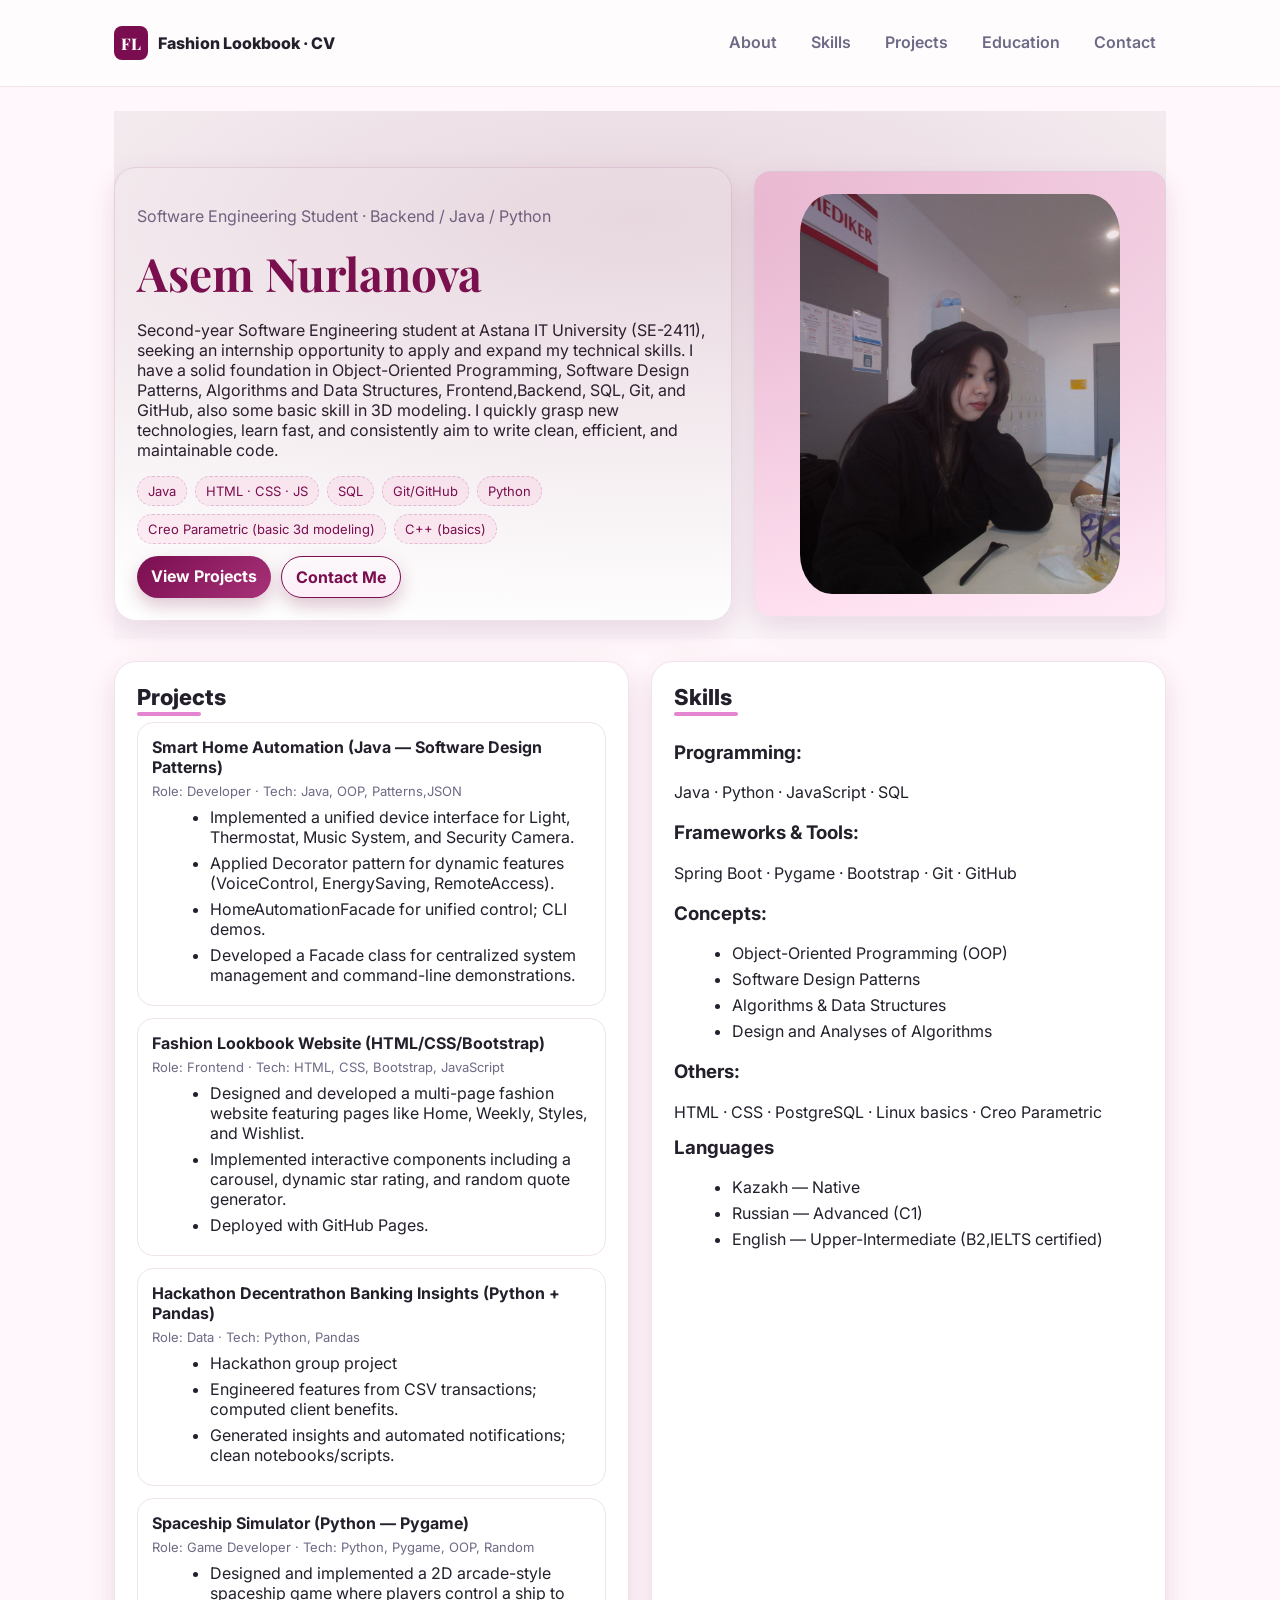
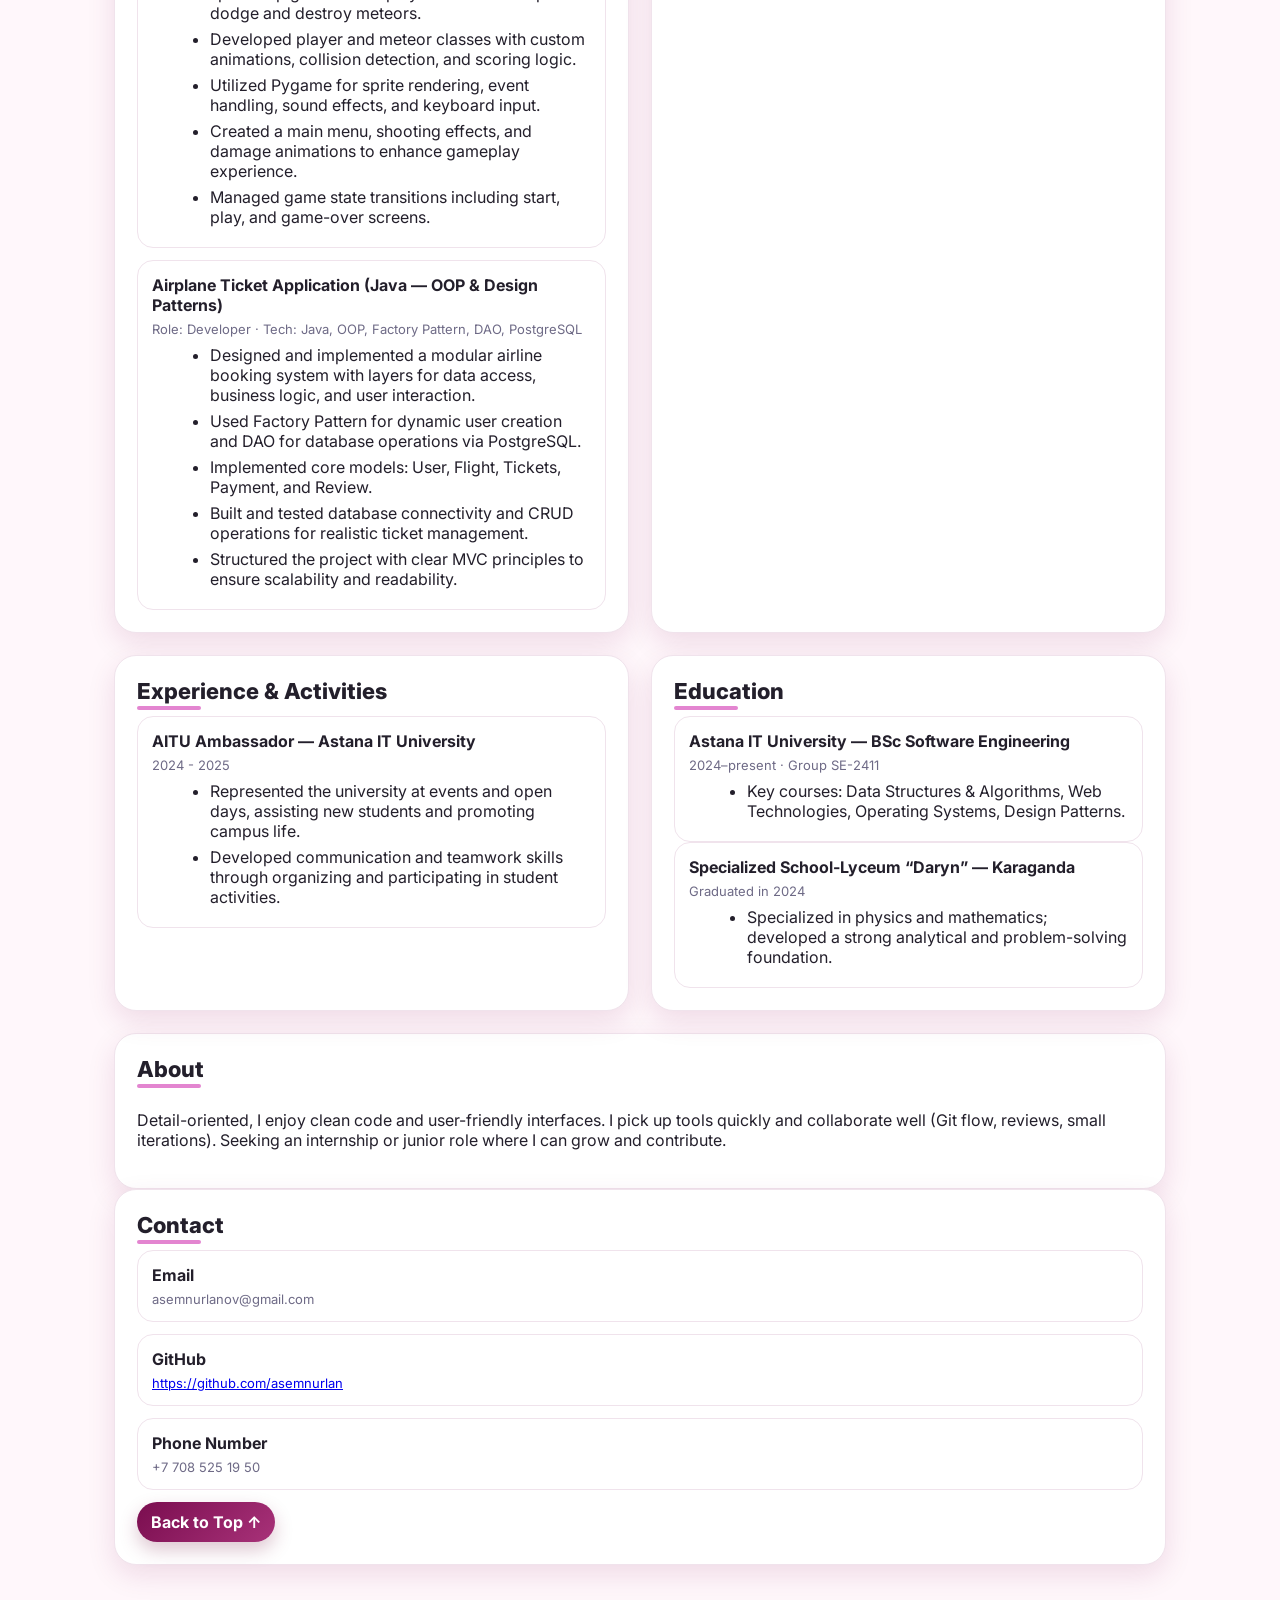
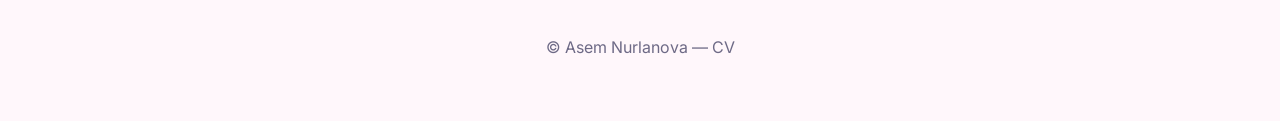
==== index.html @ cd058d93 "asema" ====
<!doctype html>
<html lang="en">
<head>
  <meta charset="utf-8" />
  <meta name="viewport" content="width=device-width, initial-scale=1" />
  <title>CV · Asem Nurlanova</title>
  <meta name="description" content="Fashion Lookbook–style CV of Asem Nurlanova: projects, skills, education, contacts." />
  <link rel="preconnect" href="https://fonts.googleapis.com">
  <link rel="preconnect" href="https://fonts.gstatic.com" crossorigin>
  <link href="https://fonts.googleapis.com/css2?family=Inter:wght@400;500;600;700&family=Playfair+Display:wght@600;700&display=swap" rel="stylesheet">
  <link rel="stylesheet" href="asem-cv.css">
</head>
<body>
    <header class="site">
    <div class="container nav">
      <a class="brand" href="#top"><span class="dot">FL</span> <span>Fashion Lookbook · CV</span></a>
      <nav class="navlinks" aria-label="Primary">
        <a href="#about">About</a>
        <a href="#skills">Skills</a>
        <a href="#projects">Projects</a>
        <a href="#education">Education</a>
        <a href="#contact">Contact</a>
      </nav>
    </div>
  </header>
  <main class="container" id="top">
    <section class="hero">
      <div class="heroGrid">
        <div class="card">
          <p class="subtitle">Software Engineering Student · Backend / Java / Python</p>
          <h1 id="name">Asem Nurlanova</h1>
          <p>Second-year Software Engineering student at Astana IT University (SE-2411), seeking an internship opportunity to apply and expand my technical skills. I have a solid foundation in Object-Oriented Programming, Software Design Patterns, Algorithms and Data Structures, Frontend,Backend, SQL, Git, and GitHub, also some basic skill in 3D modeling. I quickly grasp new technologies, learn fast, and consistently aim to write clean, efficient, and maintainable code.</p>
          <div class="tags">
            <span class="tag">Java</span>
            <span class="tag">HTML · CSS · JS</span>
            <span class="tag">SQL</span>
            <span class="tag">Git/GitHub</span>
            <span class="tag">Python</span>
            <span class="tag">Creo Parametric (basic 3d modeling)</span>
            <span class="tag">C++ (basics)</span>

          </div>
          <div class="ctaRow">
            <a class="btn" href="#projects">View Projects</a>
            <a class="btn alt" href="#contact">Contact Me</a>
          </div>
        </div>
        <div class="card avatar" aria-label="avatar"><img src="ava.jpg"></div>
      </div>
    </section>

    <div class="grid" style="margin-top:22px">
      <section id="projects" class="section card">
        <h2>Projects</h2>
        <div class="list">
          <article class="item">
            <h3>Smart Home Automation (Java — Software Design Patterns)</h3>
            <div class="meta">Role: Developer · Tech: Java, OOP, Patterns,JSON</div>
            <ul class="bullets">
              <li>Implemented a unified device interface for Light, Thermostat, Music System, and Security Camera.</li>
              <li>Applied Decorator pattern for dynamic features (VoiceControl, EnergySaving, RemoteAccess).</li>
              <li>HomeAutomationFacade for unified control; CLI demos.</li>
              <li>Developed a Facade class for centralized system management and command-line demonstrations.</li>
            </ul>
          </article>
          <article class="item">
            <h3>Fashion Lookbook Website (HTML/CSS/Bootstrap)</h3>
            <div class="meta">Role: Frontend · Tech: HTML, CSS, Bootstrap, JavaScript</div>
            <ul class="bullets">
              <li>Designed and developed a multi-page fashion website featuring pages like Home, Weekly, Styles, and Wishlist.</li>
              <li>Implemented interactive components including a carousel, dynamic star rating, and random quote generator.</li>
              <li>Deployed with GitHub Pages.</li>
            </ul>
          </article>
          <article class="item">
            <h3>Hackathon Decentrathon Banking Insights (Python + Pandas)</h3>
            <div class="meta">Role: Data · Tech: Python, Pandas</div>
            <ul class="bullets">
              <li>Hackathon group project</li>
              <li>Engineered features from CSV transactions; computed client benefits.</li>
              <li>Generated insights and automated notifications; clean notebooks/scripts.</li>
            </ul>
          </article>
          <article class="item">
            <h3>Spaceship Simulator (Python — Pygame)</h3>
            <div class="meta">Role: Game Developer · Tech: Python, Pygame, OOP, Random</div>
            <ul class="bullets">
              <li>Designed and implemented a 2D arcade-style spaceship game where players control a ship to dodge and destroy meteors.</li>
              <li>Developed player and meteor classes with custom animations, collision detection, and scoring logic.</li>
              <li>Utilized Pygame for sprite rendering, event handling, sound effects, and keyboard input.</li>
              <li>Created a main menu, shooting effects, and damage animations to enhance gameplay experience.</li>
              <li>Managed game state transitions including start, play, and game-over screens.</li>
            </ul>
          </article>
          <article class="item">
            <h3>Airplane Ticket Application (Java — OOP & Design Patterns)</h3>
            <div class="meta">Role: Developer · Tech: Java, OOP, Factory Pattern, DAO, PostgreSQL</div>
            <ul class="bullets">
              <li>Designed and implemented a modular airline booking system with layers for data access, business logic, and user interaction.</li>
              <li>Used Factory Pattern for dynamic user creation and DAO for database operations via PostgreSQL.</li>
              <li>Implemented core models: User, Flight, Tickets, Payment, and Review.</li>
              <li>Built and tested database connectivity and CRUD operations for realistic ticket management.</li>
              <li>Structured the project with clear MVC principles to ensure scalability and readability.</li>
            </ul>
          </article>
        </div>
      </section>

      
      <section id="skills" class="section card">
        <h2>Skills</h2>
        

        <article class="items">
            <h3>Programming:</h3>
            <span>Java · Python · JavaScript · SQL</span>
        </article>
        <article class="items">
            <h3>Frameworks & Tools:</h3>
            <span>Spring Boot · Pygame · Bootstrap · Git · GitHub</span>
        </article>
        <article class="items">
            <h3>Concepts:</h3>
            <ul class="bullets">
                <li>Object-Oriented Programming (OOP)</li>
                <li>Software Design Patterns</li>
                <li>Algorithms & Data Structures </li>
                <li>Design and Analyses of Algorithms</li>
            </ul> 
        </article>
        <article class="items">
            <h3>Others:</h3>
            <span>HTML · CSS · PostgreSQL · Linux basics · Creo Parametric</span>
        </article>

        <h3 style="margin-top:14px">Languages</h3>
        <ul class="bullets">
                <li>Kazakh — Native</li>
                <li>Russian — Advanced (C1)</li>
                <li>English — Upper-Intermediate (B2,IELTS certified) </li>
            </ul>
      </section>

      <section class="section card">
        <h2>Experience & Activities</h2>
        <div class="list">
          <article class="item">
            <h3>AITU Ambassador — Astana IT University</h3>
            <div class="meta">2024 - 2025</div>
            <ul class="bullets">
              <li>Represented the university at events and open days, assisting new students and promoting campus life.</li>
              <li>Developed communication and teamwork skills through organizing and participating in student activities.</li>
            </ul>
          </article>
        </div>
      </section>

    
      <section id="education" class="section card">
        <h2>Education</h2>
        <div class="list">
          <article class="item">
            <h3>Astana IT University — BSc Software Engineering</h3>
            <div class="meta">2024–present · Group SE-2411</div>
            <ul class="bullets">
              <li>Key courses: Data Structures & Algorithms, Web Technologies, Operating Systems, Design Patterns.</li>
            </ul>
          </article>
        </div>
        <div class="list">
          <article class="item">
            <h3>Specialized School-Lyceum “Daryn” — Karaganda</h3>
            <div class="meta">Graduated in 2024</div>
            <ul class="bullets">
              <li>Specialized in physics and mathematics; developed a strong analytical and problem-solving foundation.</li>
            </ul>
          </article>
        </div>
      </section>
    </div>

    <section id="about" class="section card" style="margin-top:22px">
      <h2>About</h2>
      <p>Detail-oriented, I enjoy clean code and user-friendly interfaces. I pick up tools quickly and collaborate well (Git flow, reviews, small iterations). Seeking an internship or junior role where I can grow and contribute.</p>
    </section>

    <section id="contact" class="section card">
      <h2>Contact</h2>
      <div class="list">
        <div class="item"><h3>Email</h3><div class="meta">asemnurlanov@gmail.com</div></div>
        <div class="item"><h3>GitHub</h3><div class="meta"><a href="https://github.com/asemnurlan" target="_blank" rel="noreferrer">https://github.com/asemnurlan</a></div></div>
        <div class="item"><h3>Phone Number</h3><div class="meta">+7 708 525 19 50</div></div>
      </div>
      <div class="ctaRow"><a class="btn" href="#top">Back to Top ↑</a></div>
    </section>
  </main>

  <footer>
    <div class="container">© <span id="year"></span> Asem Nurlanova — CV</div>
  </footer>
</body>
</html>
---- asem-cv.css ----
:root{
      --primary:#7a0d4f; 
      --accent:#e385d0; 
      --bg:#fff7fb; 
      --text:#231f2b; 
      --muted:#6e6a86; 
      --line:#f0e3ec; 
      --card:#ffffff;
      --radius:18px; 
      --shadow:0 10px 28px rgba(122,13,79,.12);
    }
    .dark{
      --bg:#0f0f12; 
      --text:#f3f3f6; 
      --muted:#b8bdc7; 
      --line:rgba(255,255,255,.14); 
      --card:#15161b; 
      --shadow:0 16px 36px rgba(0,0,0,.35);
    }

    *{box-sizing:border-box}
    html{
        scroll-behavior:smooth
    }
    body{margin:0; background:var(--bg); color:var(--text); font-family:Inter,system-ui,Arial}

    .container{max-width:1100px; margin:0 auto; padding:24px}
    header.site{position:sticky; top:0; z-index:60; background:rgba(255,255,255,.7); backdrop-filter:saturate(160%) blur(8px); border-bottom:1px solid var(--line)}
    .dark header.site{background:rgba(15,15,18,.7)}

    .nav{display:flex; align-items:center; gap:16px}
    .brand{display:flex; align-items:center; gap:10px; text-decoration:none; color:inherit; font-weight:800}
    .brand .dot{display:inline-grid; place-items:center; width:34px; height:34px; border-radius:8px; background:var(--primary); color:#fff; font-family:"Playfair Display",serif}
    .navlinks{margin-left:auto; display:flex; gap:14px; flex-wrap:wrap}
    .navlinks a{color:var(--muted); text-decoration:none; padding:8px 10px; border-radius:10px; border-bottom:2px solid transparent; font-weight:600}
    .navlinks a:hover{background:#ffe6f5; color:var(--primary); border-color:var(--accent)}
    .dark .navlinks a:hover{background:rgba(255,255,255,.06)}

    .controls{display:flex; gap:10px}
    .btn{display:inline-block; padding:10px 14px; border-radius:999px; background:linear-gradient(135deg, var(--primary), #a83279); color:#fff; text-decoration:none; font-weight:700; box-shadow:0 8px 18px rgba(122,30,73,.25)}
    .btn.alt{background:linear-gradient(180deg,#fff,#fff0fb); color:var(--primary); border:1px solid var(--primary)}
    .btn:hover{transform:translateY(-2px)}

    
    .hero{position:relative; padding:56px 0 18px; background:linear-gradient(#fff, #fff 55%, #faf4f8)}
    .dark .hero{background:linear-gradient(#16161a,#16161a 55%,#0f0f12)}
    .hero::before{content:""; position:absolute; inset:0; background:radial-gradient(1200px 420px at 50% 20%, rgba(122,30,73,.18), rgba(122,30,73,0)); pointer-events:none}
    .dark .hero::before{background:radial-gradient(1200px 420px at 50% 20%, rgba(227,133,208,.18), rgba(227,133,208,0))}

    .heroGrid{display:grid; grid-template-columns:1.2fr .8fr; gap:22px; align-items:center}
    @media (max-width:900px){.heroGrid{grid-template-columns:1fr}}

    .card{background:var(--card); border:1px solid var(--line); border-radius:22px; padding:22px; box-shadow:var(--shadow)}
    .avatar{aspect-ratio:1/1; display:grid; place-items:center; border-radius:16px; font-family:"Playfair Display",serif; font-weight:800; font-size:38px; color:var(--primary); background:linear-gradient(135deg,#ffd6ec,#ffeaf6)}
    .dark .avatar{background:linear-gradient(135deg,#2a1a22,#3a2130); color:#ffd6ec}

    h1{font-family:"Playfair Display",serif; font-size:46px; margin:6px 0 8px; color:var(--primary)}
    .subtitle{color:var(--muted)}
    .tags{display:flex; flex-wrap:wrap; gap:8px; margin-top:8px}
    .tag{border:1px dashed #e7c0d8; background:#fff0f7; color:var(--primary); padding:6px 10px; border-radius:999px; font-size:13px}
    .dark .tag{background:rgba(255,255,255,.06); border-color:var(--line); color:#ffd6ec}

  
    .grid{display:grid; gap:22px; grid-template-columns:1fr 1fr}
    @media (max-width:900px){.grid{grid-template-columns:1fr}}
    .section h2{font-size:22px; margin:0 0 12px; font-weight:800; position:relative; display:inline-block}
    .section h2::after{content:""; position:absolute; left:0; bottom:-6px; width:64px; height:4px; background:var(--accent); border-radius:2px}

    .list{display:grid; gap:12px}
    .item{padding:14px; border:1px solid var(--line); border-radius:16px}
    .item h3{font-size:16px; margin:0 0 6px}
    .meta{color:var(--muted); font-size:13px}
    .bullets{margin:8px 0 0 18px}
    .bullets li{margin:6px 0}

    .skills{display:flex; flex-wrap:wrap; gap:10px}
    .chip{padding:8px 12px; border-radius:12px; border:1px solid var(--line); background:#fff; font-size:13px; color:#7a0d4f}
    .dark .chip{background:rgba(255,255,255,.06); color:#ffd6ec}

    .ctaRow{display:flex; gap:10px; flex-wrap:wrap; margin-top:12px}

    footer{margin:24px 0 40px; color:var(--muted); text-align:center}

    @media print{header.site,.controls,.ctaRow{display:none} body{background:#fff; color:#111} .card{box-shadow:none}}

    img{
      width:320px;
      height: 400px;
      border-radius:10%;
    }
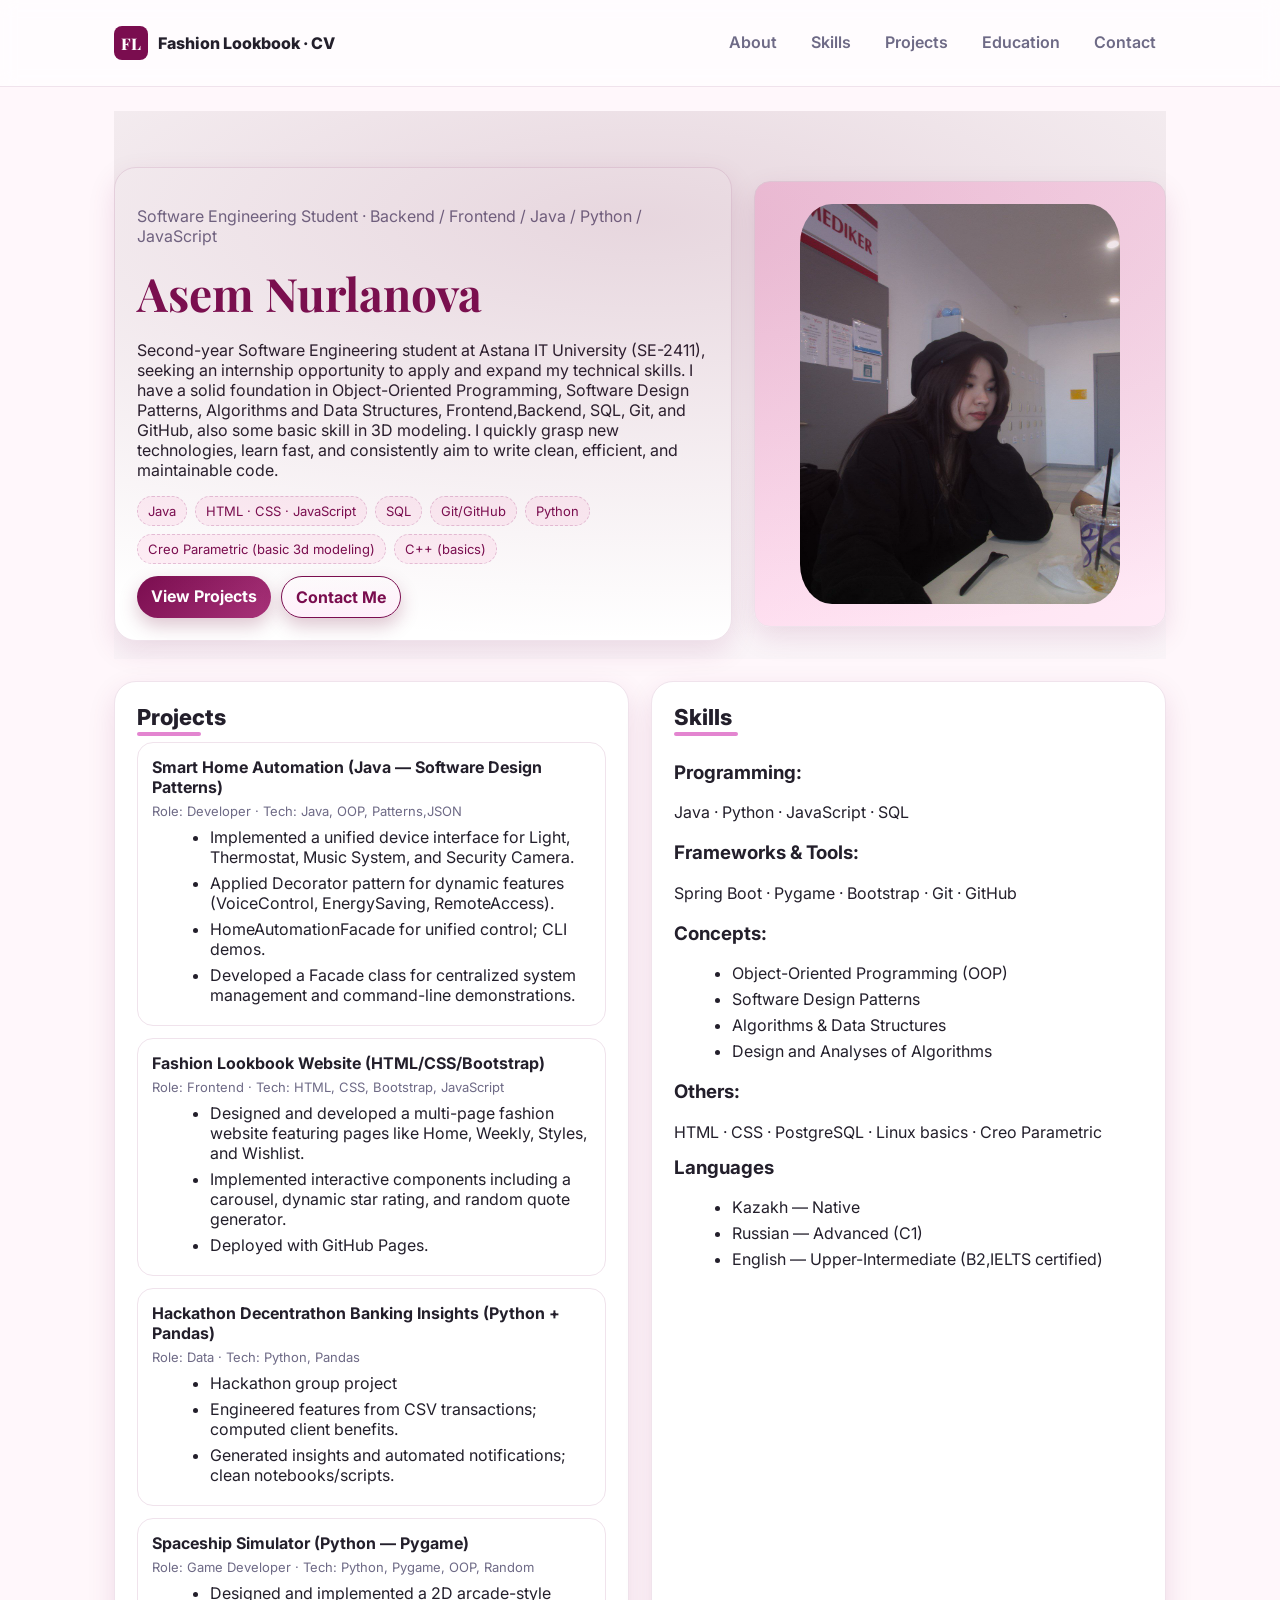
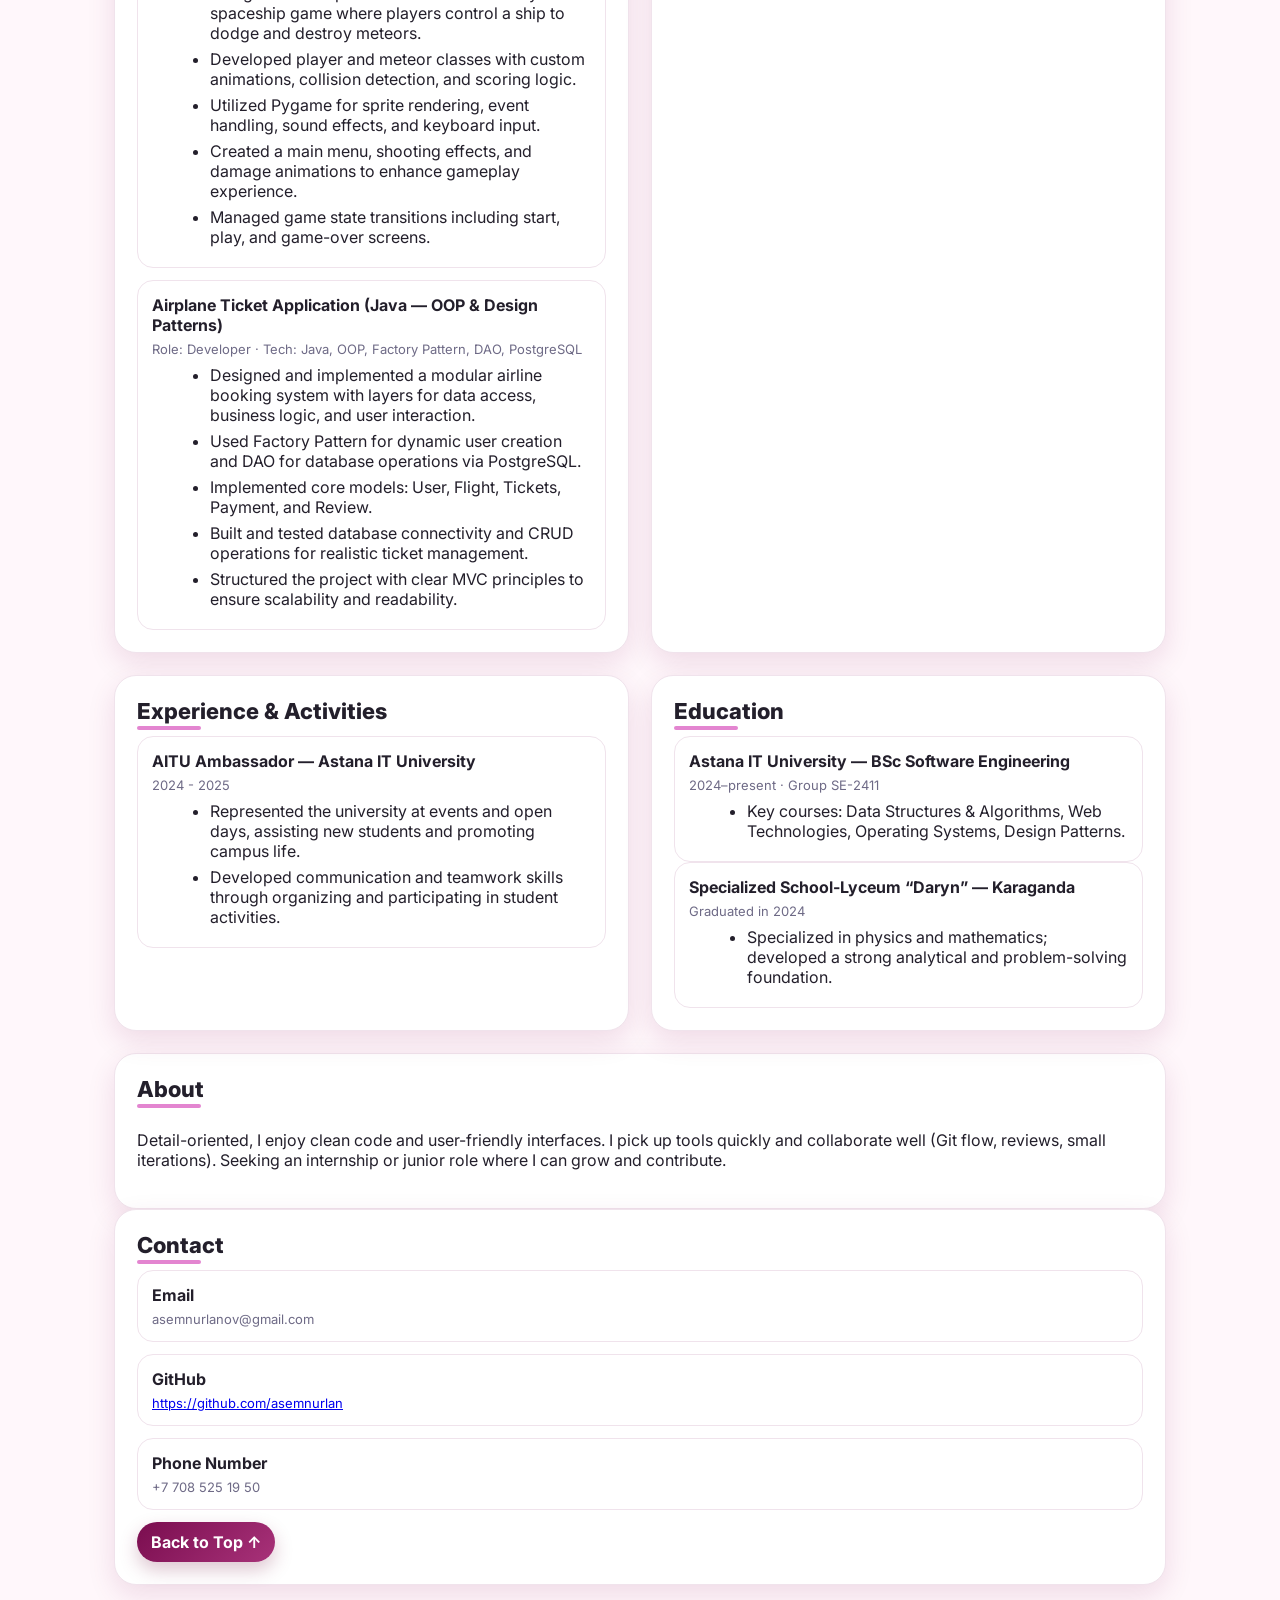
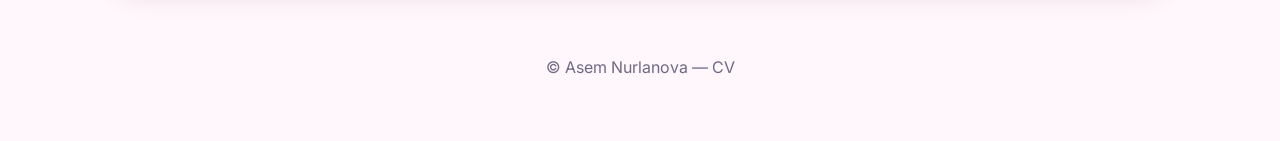
==== commit 5ab0be5d: "cv" ====
--- a/index.html
+++ b/index.html
@@ -27,12 +27,12 @@
     <section class="hero">
       <div class="heroGrid">
         <div class="card">
-          <p class="subtitle">Software Engineering Student · Backend / Java / Python</p>
+          <p class="subtitle">Software Engineering Student · Backend / Frontend / Java / Python / JavaScript</p>
           <h1 id="name">Asem Nurlanova</h1>
           <p>Second-year Software Engineering student at Astana IT University (SE-2411), seeking an internship opportunity to apply and expand my technical skills. I have a solid foundation in Object-Oriented Programming, Software Design Patterns, Algorithms and Data Structures, Frontend,Backend, SQL, Git, and GitHub, also some basic skill in 3D modeling. I quickly grasp new technologies, learn fast, and consistently aim to write clean, efficient, and maintainable code.</p>
           <div class="tags">
             <span class="tag">Java</span>
-            <span class="tag">HTML · CSS · JS</span>
+            <span class="tag">HTML · CSS · JavaScript</span>
             <span class="tag">SQL</span>
             <span class="tag">Git/GitHub</span>
             <span class="tag">Python</span>
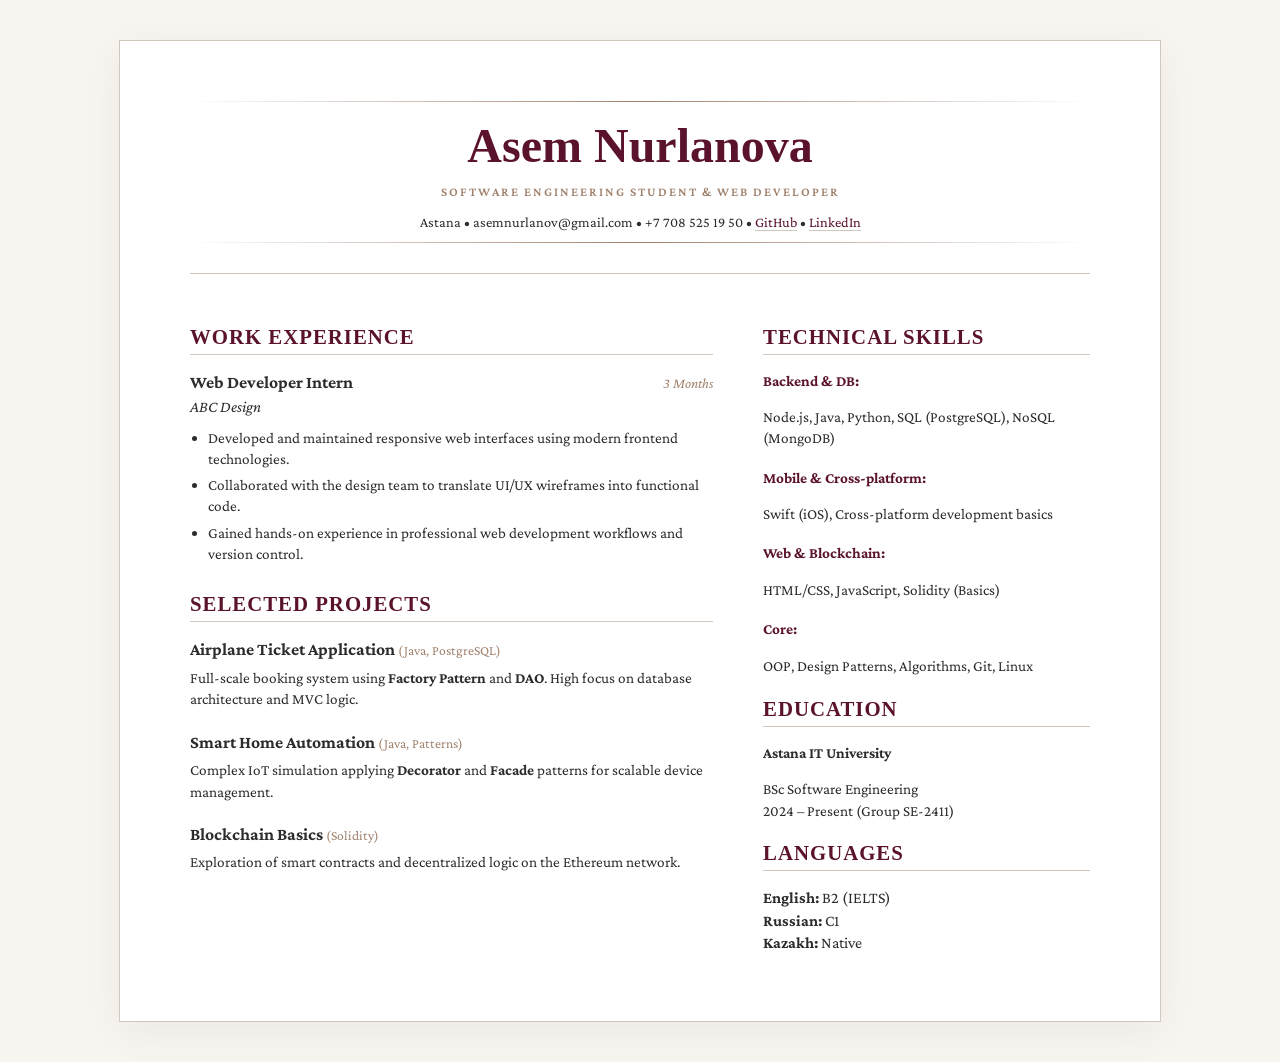
==== commit 367686ac: "expirience and some skils" ====
--- a/index.html
+++ b/index.html
@@ -3,200 +3,103 @@
 <head>
   <meta charset="utf-8" />
   <meta name="viewport" content="width=device-width, initial-scale=1" />
-  <title>CV · Asem Nurlanova</title>
-  <meta name="description" content="Fashion Lookbook–style CV of Asem Nurlanova: projects, skills, education, contacts." />
+  <title>Asem Nurlanova · Software Engineer</title>
   <link rel="preconnect" href="https://fonts.googleapis.com">
   <link rel="preconnect" href="https://fonts.gstatic.com" crossorigin>
-  <link href="https://fonts.googleapis.com/css2?family=Inter:wght@400;500;600;700&family=Playfair+Display:wght@600;700&display=swap" rel="stylesheet">
+  <link href="https://fonts.googleapis.com/css2?family=Crimson+Pro:ital,wght@0,400;0,600;1,400&display=swap" rel="stylesheet">
   <link rel="stylesheet" href="asem-cv.css">
 </head>
 <body>
-    <header class="site">
-    <div class="container nav">
-      <a class="brand" href="#top"><span class="dot">FL</span> <span>Fashion Lookbook · CV</span></a>
-      <nav class="navlinks" aria-label="Primary">
-        <a href="#about">About</a>
-        <a href="#skills">Skills</a>
-        <a href="#projects">Projects</a>
-        <a href="#education">Education</a>
-        <a href="#contact">Contact</a>
-      </nav>
+
+<div class="resume-wrapper">
+  <header class="main-header">
+    <div class="line-decor"></div>
+    <h1>Asem Nurlanova</h1>
+    <p class="tagline">Software Engineering Student & Web Developer</p>
+    <div class="contact-bar">
+      <span>Astana</span> • 
+      <span>asemnurlanov@gmail.com</span> • 
+      <span>+7 708 525 19 50</span> • 
+      <a href="https://github.com/asemnurlan" target="_blank">GitHub</a> • 
+      <a href="https://www.linkedin.com/in/asem-nurlanova-410117377?lipi=urn%3Ali%3Apage%3Ad_flagship3_profile_view_base_contact_details%3Bl17eYsxYRju3IKlm8%2Fb3tw%3D%3D" target="_blank">LinkedIn</a>
+
     </div>
+    <div class="line-decor"></div>
   </header>
-  <main class="container" id="top">
-    <section class="hero">
-      <div class="heroGrid">
-        <div class="card">
-          <p class="subtitle">Software Engineering Student · Backend / Frontend / Java / Python / JavaScript</p>
-          <h1 id="name">Asem Nurlanova</h1>
-          <p>Second-year Software Engineering student at Astana IT University (SE-2411), seeking an internship opportunity to apply and expand my technical skills. I have a solid foundation in Object-Oriented Programming, Software Design Patterns, Algorithms and Data Structures, Frontend,Backend, SQL, Git, and GitHub, also some basic skill in 3D modeling. I quickly grasp new technologies, learn fast, and consistently aim to write clean, efficient, and maintainable code.</p>
-          <div class="tags">
-            <span class="tag">Java</span>
-            <span class="tag">HTML · CSS · JavaScript</span>
-            <span class="tag">SQL</span>
-            <span class="tag">Git/GitHub</span>
-            <span class="tag">Python</span>
-            <span class="tag">Creo Parametric (basic 3d modeling)</span>
-            <span class="tag">C++ (basics)</span>
 
+  <main class="content-grid">
+    <div class="left-col">
+      <section>
+        <h2>Work Experience</h2>
+        <div class="experience-item">
+          <div class="exp-header">
+            <strong>Web Developer Intern</strong>
+            <span class="date">3 Months</span>
           </div>
-          <div class="ctaRow">
-            <a class="btn" href="#projects">View Projects</a>
-            <a class="btn alt" href="#contact">Contact Me</a>
-          </div>
-        </div>
-        <div class="card avatar" aria-label="avatar"><img src="ava.jpg"></div>
-      </div>
-    </section>
-
-    <div class="grid" style="margin-top:22px">
-      <section id="projects" class="section card">
-        <h2>Projects</h2>
-        <div class="list">
-          <article class="item">
-            <h3>Smart Home Automation (Java — Software Design Patterns)</h3>
-            <div class="meta">Role: Developer · Tech: Java, OOP, Patterns,JSON</div>
-            <ul class="bullets">
-              <li>Implemented a unified device interface for Light, Thermostat, Music System, and Security Camera.</li>
-              <li>Applied Decorator pattern for dynamic features (VoiceControl, EnergySaving, RemoteAccess).</li>
-              <li>HomeAutomationFacade for unified control; CLI demos.</li>
-              <li>Developed a Facade class for centralized system management and command-line demonstrations.</li>
-            </ul>
-          </article>
-          <article class="item">
-            <h3>Fashion Lookbook Website (HTML/CSS/Bootstrap)</h3>
-            <div class="meta">Role: Frontend · Tech: HTML, CSS, Bootstrap, JavaScript</div>
-            <ul class="bullets">
-              <li>Designed and developed a multi-page fashion website featuring pages like Home, Weekly, Styles, and Wishlist.</li>
-              <li>Implemented interactive components including a carousel, dynamic star rating, and random quote generator.</li>
-              <li>Deployed with GitHub Pages.</li>
-            </ul>
-          </article>
-          <article class="item">
-            <h3>Hackathon Decentrathon Banking Insights (Python + Pandas)</h3>
-            <div class="meta">Role: Data · Tech: Python, Pandas</div>
-            <ul class="bullets">
-              <li>Hackathon group project</li>
-              <li>Engineered features from CSV transactions; computed client benefits.</li>
-              <li>Generated insights and automated notifications; clean notebooks/scripts.</li>
-            </ul>
-          </article>
-          <article class="item">
-            <h3>Spaceship Simulator (Python — Pygame)</h3>
-            <div class="meta">Role: Game Developer · Tech: Python, Pygame, OOP, Random</div>
-            <ul class="bullets">
-              <li>Designed and implemented a 2D arcade-style spaceship game where players control a ship to dodge and destroy meteors.</li>
-              <li>Developed player and meteor classes with custom animations, collision detection, and scoring logic.</li>
-              <li>Utilized Pygame for sprite rendering, event handling, sound effects, and keyboard input.</li>
-              <li>Created a main menu, shooting effects, and damage animations to enhance gameplay experience.</li>
-              <li>Managed game state transitions including start, play, and game-over screens.</li>
-            </ul>
-          </article>
-          <article class="item">
-            <h3>Airplane Ticket Application (Java — OOP & Design Patterns)</h3>
-            <div class="meta">Role: Developer · Tech: Java, OOP, Factory Pattern, DAO, PostgreSQL</div>
-            <ul class="bullets">
-              <li>Designed and implemented a modular airline booking system with layers for data access, business logic, and user interaction.</li>
-              <li>Used Factory Pattern for dynamic user creation and DAO for database operations via PostgreSQL.</li>
-              <li>Implemented core models: User, Flight, Tickets, Payment, and Review.</li>
-              <li>Built and tested database connectivity and CRUD operations for realistic ticket management.</li>
-              <li>Structured the project with clear MVC principles to ensure scalability and readability.</li>
-            </ul>
-          </article>
+          <p class="company">ABC Design</p>
+          <ul class="exp-bullets">
+            <li>Developed and maintained responsive web interfaces using modern frontend technologies.</li>
+            <li>Collaborated with the design team to translate UI/UX wireframes into functional code.</li>
+            <li>Gained hands-on experience in professional web development workflows and version control.</li>
+          </ul>
         </div>
       </section>
 
-      
-      <section id="skills" class="section card">
-        <h2>Skills</h2>
-        
+      <section>
+        <h2>Selected Projects</h2>
+        <div class="project-item">
+          <h3>Airplane Ticket Application <span>(Java, PostgreSQL)</span></h3>
+          <p>Full-scale booking system using <b>Factory Pattern</b> and <b>DAO</b>. High focus on database architecture and MVC logic.</p>
+        </div>
 
-        <article class="items">
-            <h3>Programming:</h3>
-            <span>Java · Python · JavaScript · SQL</span>
-        </article>
-        <article class="items">
-            <h3>Frameworks & Tools:</h3>
-            <span>Spring Boot · Pygame · Bootstrap · Git · GitHub</span>
-        </article>
-        <article class="items">
-            <h3>Concepts:</h3>
-            <ul class="bullets">
-                <li>Object-Oriented Programming (OOP)</li>
-                <li>Software Design Patterns</li>
-                <li>Algorithms & Data Structures </li>
-                <li>Design and Analyses of Algorithms</li>
-            </ul> 
-        </article>
-        <article class="items">
-            <h3>Others:</h3>
-            <span>HTML · CSS · PostgreSQL · Linux basics · Creo Parametric</span>
-        </article>
+        <div class="project-item">
+          <h3>Smart Home Automation <span>(Java, Patterns)</span></h3>
+          <p>Complex IoT simulation applying <b>Decorator</b> and <b>Facade</b> patterns for scalable device management.</p>
+        </div>
 
-        <h3 style="margin-top:14px">Languages</h3>
-        <ul class="bullets">
-                <li>Kazakh — Native</li>
-                <li>Russian — Advanced (C1)</li>
-                <li>English — Upper-Intermediate (B2,IELTS certified) </li>
-            </ul>
-      </section>
-
-      <section class="section card">
-        <h2>Experience & Activities</h2>
-        <div class="list">
-          <article class="item">
-            <h3>AITU Ambassador — Astana IT University</h3>
-            <div class="meta">2024 - 2025</div>
-            <ul class="bullets">
-              <li>Represented the university at events and open days, assisting new students and promoting campus life.</li>
-              <li>Developed communication and teamwork skills through organizing and participating in student activities.</li>
-            </ul>
-          </article>
-        </div>
-      </section>
-
-    
-      <section id="education" class="section card">
-        <h2>Education</h2>
-        <div class="list">
-          <article class="item">
-            <h3>Astana IT University — BSc Software Engineering</h3>
-            <div class="meta">2024–present · Group SE-2411</div>
-            <ul class="bullets">
-              <li>Key courses: Data Structures & Algorithms, Web Technologies, Operating Systems, Design Patterns.</li>
-            </ul>
-          </article>
-        </div>
-        <div class="list">
-          <article class="item">
-            <h3>Specialized School-Lyceum “Daryn” — Karaganda</h3>
-            <div class="meta">Graduated in 2024</div>
-            <ul class="bullets">
-              <li>Specialized in physics and mathematics; developed a strong analytical and problem-solving foundation.</li>
-            </ul>
-          </article>
+        <div class="project-item">
+          <h3>Blockchain Basics <span>(Solidity)</span></h3>
+          <p>Exploration of smart contracts and decentralized logic on the Ethereum network.</p>
         </div>
       </section>
     </div>
 
-    <section id="about" class="section card" style="margin-top:22px">
-      <h2>About</h2>
-      <p>Detail-oriented, I enjoy clean code and user-friendly interfaces. I pick up tools quickly and collaborate well (Git flow, reviews, small iterations). Seeking an internship or junior role where I can grow and contribute.</p>
-    </section>
+    <aside class="right-col">
+      <section>
+        <h2>Technical Skills</h2>
+        <div class="skill-group">
+          <strong>Backend & DB:</strong>
+          <p>Node.js, Java, Python, SQL (PostgreSQL), NoSQL (MongoDB)</p>
+        </div>
+        <div class="skill-group">
+          <strong>Mobile & Cross-platform:</strong>
+          <p>Swift (iOS), Cross-platform development basics</p>
+        </div>
+        <div class="skill-group">
+          <strong>Web & Blockchain:</strong>
+          <p>HTML/CSS, JavaScript, Solidity (Basics)</p>
+        </div>
+        <div class="skill-group">
+          <strong>Core:</strong>
+          <p>OOP, Design Patterns, Algorithms, Git, Linux</p>
+        </div>
+      </section>
 
-    <section id="contact" class="section card">
-      <h2>Contact</h2>
-      <div class="list">
-        <div class="item"><h3>Email</h3><div class="meta">asemnurlanov@gmail.com</div></div>
-        <div class="item"><h3>GitHub</h3><div class="meta"><a href="https://github.com/asemnurlan" target="_blank" rel="noreferrer">https://github.com/asemnurlan</a></div></div>
-        <div class="item"><h3>Phone Number</h3><div class="meta">+7 708 525 19 50</div></div>
-      </div>
-      <div class="ctaRow"><a class="btn" href="#top">Back to Top ↑</a></div>
-    </section>
+      <section>
+        <h2>Education</h2>
+        <div class="edu-item">
+          <strong>Astana IT University</strong>
+          <p>BSc Software Engineering<br>2024 – Present (Group SE-2411)</p>
+        </div>
+      </section>
+
+      <section>
+        <h2>Languages</h2>
+        <p><b>English:</b> B2 (IELTS)<br><b>Russian:</b> C1<br><b>Kazakh:</b> Native</p>
+      </section>
+    </aside>
   </main>
+</div>
 
-  <footer>
-    <div class="container">© <span id="year"></span> Asem Nurlanova — CV</div>
-  </footer>
 </body>
 </html>
--- a/asem-cv.css
+++ b/asem-cv.css
@@ -1,90 +1,94 @@
-:root{
-      --primary:#7a0d4f; 
-      --accent:#e385d0; 
-      --bg:#fff7fb; 
-      --text:#231f2b; 
-      --muted:#6e6a86; 
-      --line:#f0e3ec; 
-      --card:#ffffff;
-      --radius:18px; 
-      --shadow:0 10px 28px rgba(122,13,79,.12);
-    }
-    .dark{
-      --bg:#0f0f12; 
-      --text:#f3f3f6; 
-      --muted:#b8bdc7; 
-      --line:rgba(255,255,255,.14); 
-      --card:#15161b; 
-      --shadow:0 16px 36px rgba(0,0,0,.35);
-    }
+:root {
+    --primary: #5a122d; 
+    --text: #2c2c2c;
+    --bg: #f8f4ef;    
+    --accent: #a0816c; 
+    --line: #d1c7bc;
+}
 
-    *{box-sizing:border-box}
-    html{
-        scroll-behavior:smooth
-    }
-    body{margin:0; background:var(--bg); color:var(--text); font-family:Inter,system-ui,Arial}
+body {
+    background: var(--bg);
+    color: var(--text);
+    font-family: 'Crimson Pro', serif;
+    margin: 0;
+    padding: 40px 20px;
+    line-height: 1.4;
+}
 
-    .container{max-width:1100px; margin:0 auto; padding:24px}
-    header.site{position:sticky; top:0; z-index:60; background:rgba(255,255,255,.7); backdrop-filter:saturate(160%) blur(8px); border-bottom:1px solid var(--line)}
-    .dark header.site{background:rgba(15,15,18,.7)}
+.resume-wrapper {
+    max-width: 900px;
+    margin: 0 auto;
+    background: white;
+    padding: 50px 70px;
+    box-shadow: 0 10px 40px rgba(0,0,0,0.05);
+    border: 1px solid var(--line);
+}
 
-    .nav{display:flex; align-items:center; gap:16px}
-    .brand{display:flex; align-items:center; gap:10px; text-decoration:none; color:inherit; font-weight:800}
-    .brand .dot{display:inline-grid; place-items:center; width:34px; height:34px; border-radius:8px; background:var(--primary); color:#fff; font-family:"Playfair Display",serif}
-    .navlinks{margin-left:auto; display:flex; gap:14px; flex-wrap:wrap}
-    .navlinks a{color:var(--muted); text-decoration:none; padding:8px 10px; border-radius:10px; border-bottom:2px solid transparent; font-weight:600}
-    .navlinks a:hover{background:#ffe6f5; color:var(--primary); border-color:var(--accent)}
-    .dark .navlinks a:hover{background:rgba(255,255,255,.06)}
+.main-header { text-align: center; margin-bottom: 30px; }
 
-    .controls{display:flex; gap:10px}
-    .btn{display:inline-block; padding:10px 14px; border-radius:999px; background:linear-gradient(135deg, var(--primary), #a83279); color:#fff; text-decoration:none; font-weight:700; box-shadow:0 8px 18px rgba(122,30,73,.25)}
-    .btn.alt{background:linear-gradient(180deg,#fff,#fff0fb); color:var(--primary); border:1px solid var(--primary)}
-    .btn:hover{transform:translateY(-2px)}
+.line-decor {
+    height: 1px;
+    background: linear-gradient(to right, transparent, var(--accent), transparent);
+    margin: 10px 0;
+}
 
-    
-    .hero{position:relative; padding:56px 0 18px; background:linear-gradient(#fff, #fff 55%, #faf4f8)}
-    .dark .hero{background:linear-gradient(#16161a,#16161a 55%,#0f0f12)}
-    .hero::before{content:""; position:absolute; inset:0; background:radial-gradient(1200px 420px at 50% 20%, rgba(122,30,73,.18), rgba(122,30,73,0)); pointer-events:none}
-    .dark .hero::before{background:radial-gradient(1200px 420px at 50% 20%, rgba(227,133,208,.18), rgba(227,133,208,0))}
+h1 {
+    font-family: "Bookman Old Style", "Bookman", serif;
+    font-size: 3rem;
+    margin: 0;
+    color: var(--primary);
+}
 
-    .heroGrid{display:grid; grid-template-columns:1.2fr .8fr; gap:22px; align-items:center}
-    @media (max-width:900px){.heroGrid{grid-template-columns:1fr}}
+.tagline {
+    text-transform: uppercase;
+    letter-spacing: 2px;
+    font-size: 0.8rem;
+    color: var(--accent);
+    margin: 5px 0;
+    font-weight: 600;
+}
 
-    .card{background:var(--card); border:1px solid var(--line); border-radius:22px; padding:22px; box-shadow:var(--shadow)}
-    .avatar{aspect-ratio:1/1; display:grid; place-items:center; border-radius:16px; font-family:"Playfair Display",serif; font-weight:800; font-size:38px; color:var(--primary); background:linear-gradient(135deg,#ffd6ec,#ffeaf6)}
-    .dark .avatar{background:linear-gradient(135deg,#2a1a22,#3a2130); color:#ffd6ec}
+.contact-bar { font-size: 0.9rem; color: var(--text); margin-top: 10px; }
+.contact-bar a { color: var(--primary); text-decoration: none; border-bottom: 1px solid var(--line); }
 
-    h1{font-family:"Playfair Display",serif; font-size:46px; margin:6px 0 8px; color:var(--primary)}
-    .subtitle{color:var(--muted)}
-    .tags{display:flex; flex-wrap:wrap; gap:8px; margin-top:8px}
-    .tag{border:1px dashed #e7c0d8; background:#fff0f7; color:var(--primary); padding:6px 10px; border-radius:999px; font-size:13px}
-    .dark .tag{background:rgba(255,255,255,.06); border-color:var(--line); color:#ffd6ec}
+.content-grid {
+    display: grid;
+    grid-template-columns: 1.6fr 1fr;
+    gap: 50px;
+    border-top: 1px solid var(--line);
+    padding-top: 30px;
+}
 
-  
-    .grid{display:grid; gap:22px; grid-template-columns:1fr 1fr}
-    @media (max-width:900px){.grid{grid-template-columns:1fr}}
-    .section h2{font-size:22px; margin:0 0 12px; font-weight:800; position:relative; display:inline-block}
-    .section h2::after{content:""; position:absolute; left:0; bottom:-6px; width:64px; height:4px; background:var(--accent); border-radius:2px}
+h2 {
+    font-family: "Bookman Old Style", serif;
+    font-size: 1.3rem;
+    text-transform: uppercase;
+    letter-spacing: 1px;
+    color: var(--primary);
+    border-bottom: 1px solid var(--line);
+    padding-bottom: 3px;
+    margin-bottom: 15px;
+}
 
-    .list{display:grid; gap:12px}
-    .item{padding:14px; border:1px solid var(--line); border-radius:16px}
-    .item h3{font-size:16px; margin:0 0 6px}
-    .meta{color:var(--muted); font-size:13px}
-    .bullets{margin:8px 0 0 18px}
-    .bullets li{margin:6px 0}
 
-    .skills{display:flex; flex-wrap:wrap; gap:10px}
-    .chip{padding:8px 12px; border-radius:12px; border:1px solid var(--line); background:#fff; font-size:13px; color:#7a0d4f}
-    .dark .chip{background:rgba(255,255,255,.06); color:#ffd6ec}
+.experience-item { margin-bottom: 25px; }
+.exp-header { display: flex; justify-content: space-between; align-items: baseline; }
+.exp-header strong { font-size: 1.1rem; }
+.exp-header .date { color: var(--accent); font-size: 0.9rem; font-style: italic; }
+.company { font-style: italic; margin: 2px 0 8px; color: var(--muted); }
+.exp-bullets { margin: 0; padding-left: 18px; font-size: 0.95rem; }
+.exp-bullets li { margin-bottom: 5px; }
 
-    .ctaRow{display:flex; gap:10px; flex-wrap:wrap; margin-top:12px}
+.project-item { margin-bottom: 20px; }
+.project-item h3 { margin: 0; font-size: 1.1rem; color: var(--text); }
+.project-item h3 span { color: var(--accent); font-weight: normal; font-size: 0.85rem; }
+.project-item p { margin: 5px 0; font-size: 0.95rem; }
 
-    footer{margin:24px 0 40px; color:var(--muted); text-align:center}
+.skill-group { margin-bottom: 18px; font-size: 0.95rem; }
+.skill-group strong { display: block; color: var(--primary); margin-bottom: 2px; }
+.edu-item { margin-bottom: 15px; font-size: 0.95rem; }
 
-    @media print{header.site,.controls,.ctaRow{display:none} body{background:#fff; color:#111} .card{box-shadow:none}}
-
-    img{
-      width:320px;
-      height: 400px;
-      border-radius:10%;
-    }+@media (max-width: 800px) {
+    .content-grid { grid-template-columns: 1fr; }
+    .resume-wrapper { padding: 30px; }
+}
